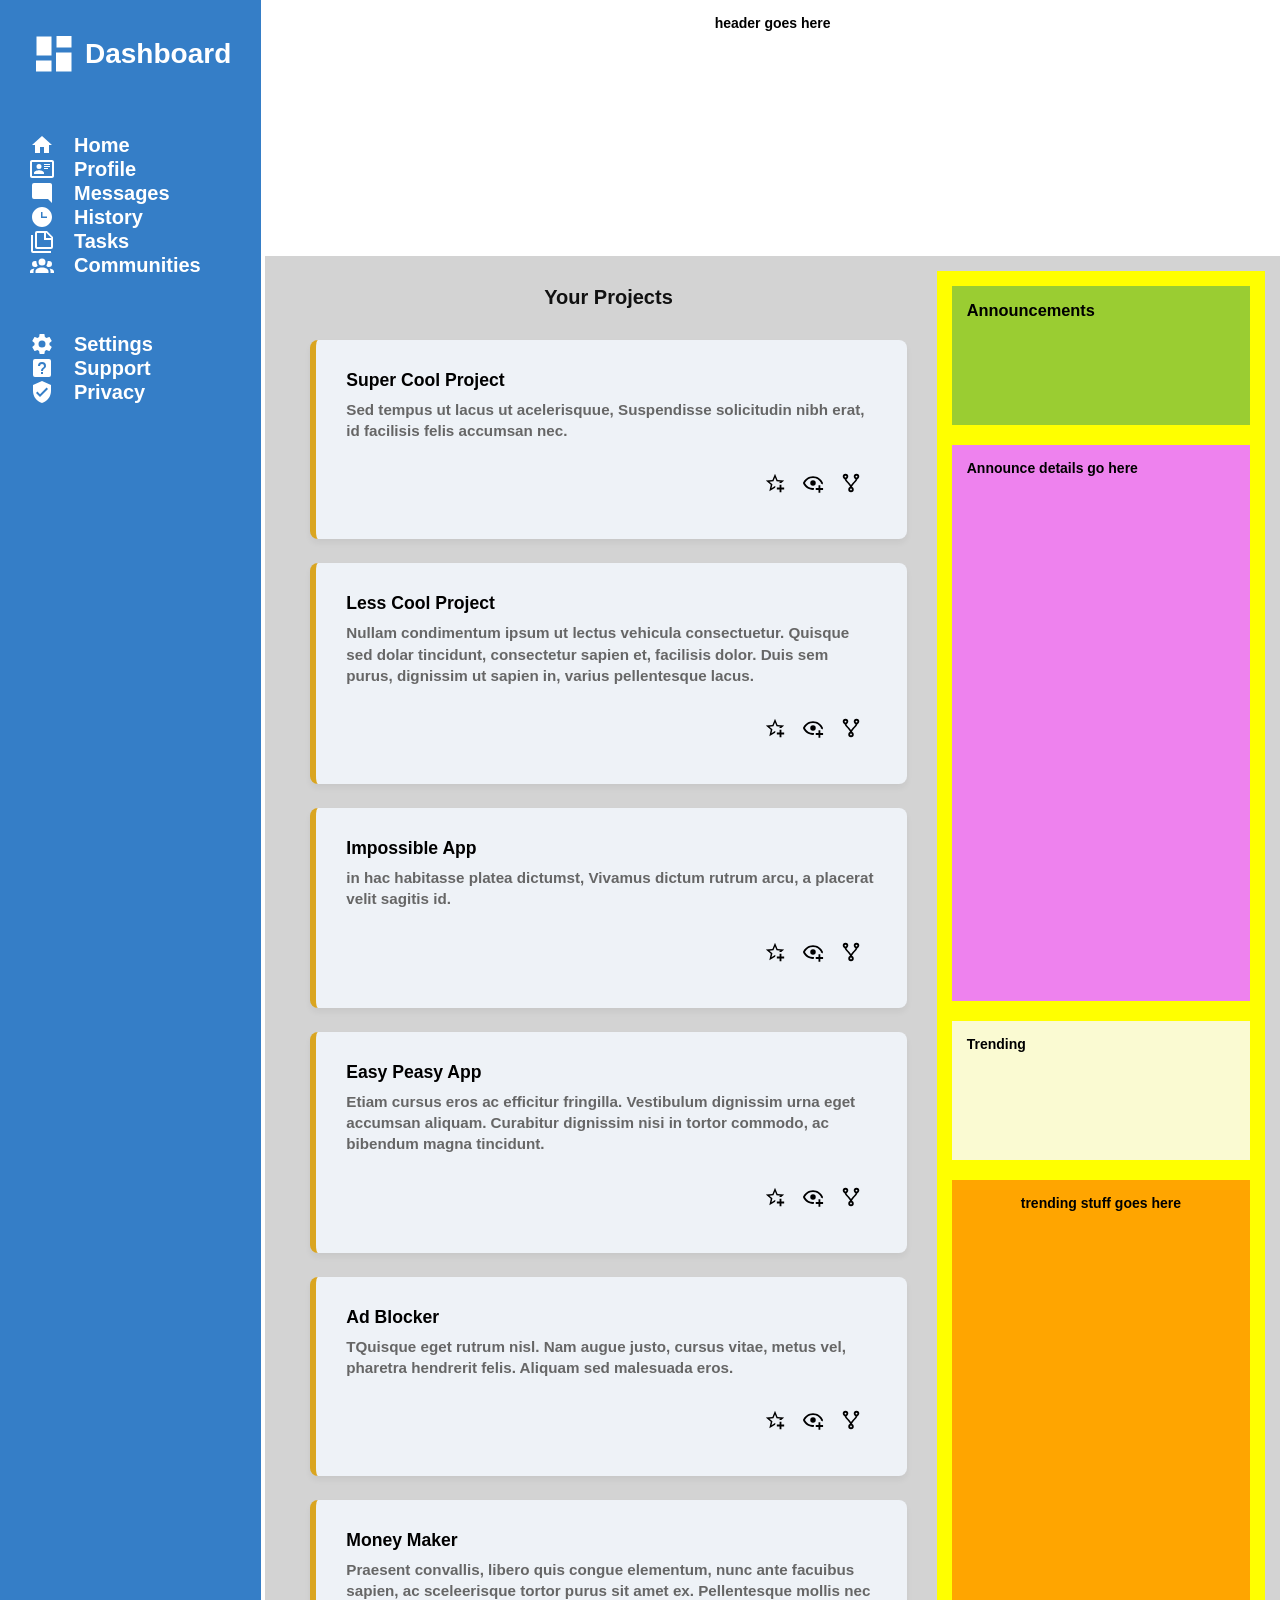
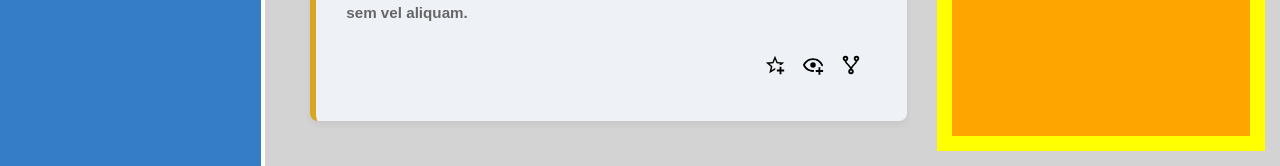
==== index2.html @ e1238cd7 "Built out the Project Card Section and Sidebar section" ====
<!DOCTYPE html>
<html lang="en">

<head>
    <meta charset="UTF-8">
    <meta name="viewport" content="width=device-width, initial-scale=1.0">
    <title>Admin Dashboard - Second Attempt</title>
    <link rel="stylesheet" href="style2.css">
</head>

<body>
    <div class="container">
        <div class="sidebar">
            <div class="sidebar-head">
                <svg class="display-icon" viewBox="0 0 24 24">
                    <path d="M13,3V9H21V3M13,21H21V11H13M3,21H11V15H3M3,13H11V3H3V13Z">
                </svg>
                <span>Dashboard</span>
            </div>

            <div class="sidebar-section1">
                <a href="#" class="icon-link">
                    <svg class="icon" viewBox=" 0 0 24 24" width="24" height="24" fill="currentColor">
                        <path d="M10,20V14H14V20H19V12H22L12,3L2,12H5V20H10Z" />
                    </svg>
                    <span>Home</span>
                </a>

                <a href="#" class="icon-link">
                    <svg class="icon" viewBox="0 0 24 24" width="24" height="24" fill="currentColor">
                        <path
                            d="M22,3H2C0.91,3.04 0.04,3.91 0,5V19C0.04,20.09 0.91,20.96 2,21H22C23.09,20.96 23.96,20.09 24,19V5C23.96,3.91 23.09,3.04 22,3M22,19H2V5H22V19M14,17V15.75C14,14.09 10.66,13.25 9,13.25C7.34,13.25 4,14.09 4,15.75V17H14M9,7A2.5,2.5 0 0,0 6.5,9.5A2.5,2.5 0 0,0 9,12A2.5,2.5 0 0,0 11.5,9.5A2.5,2.5 0 0,0 9,7M14,7V8H20V7H14M14,9V10H20V9H14M14,11V12H18V11H14" />
                    </svg>
                    <span>Profile</span>
                </a>

                <a href="#" class="icon-link">
                    <svg class="icon-link" viewBox="0 0 24 24" width="24" height="24" fill="currentColor">
                        <path d="M22,4C22,2.89 21.1,2 20,2H4A2,2 0 0,0 2,4V16A2,2 0 0,0 4,18H18L22,22V4Z" />
                    </svg>
                    <span>Messages</span>
                </a>

                <a href="#" class="icon-link">
                    <svg class="icon-link" viewBox="0 0 24 24" width="24" height="24" fill="currentColor">
                        <path
                            d="M12 2C6.5 2 2 6.5 2 12C2 17.5 6.5 22 12 22C17.5 22 22 17.5 22 12S17.5 2 12 2M17 13H11V7H12.5V11.5H17V13Z" />
                    </svg>
                    <span>History</span>
                </a>

                <a href="#" class="icon-link">
                    <svg class="icon-link" viewBox="0 0 24 24" width="24" height="24" fill="currentColor">
                        <path
                            d="M3,6V22H21V24H3A2,2 0 0,1 1,22V6H3M16,9H21.5L16,3.5V9M7,2H17L23,8V18A2,2 0 0,1 21,20H7C5.89,20 5,19.1 5,18V4A2,2 0 0,1 7,2M7,4V18H21V11H14V4H7Z" />
                    </svg>
                    <span>Tasks</span>
                </a>

                <a href="#" class="icon-link">
                    <svg class="icon-link" viewBox="0 0 24 24" width="24" height="24" fill="currentColor">
                        <path
                            d="M12,5.5A3.5,3.5 0 0,1 15.5,9A3.5,3.5 0 0,1 12,12.5A3.5,3.5 0 0,1 8.5,9A3.5,3.5 0 0,1 12,5.5M5,8C5.56,8 6.08,8.15 6.53,8.42C6.38,9.85 6.8,11.27 7.66,12.38C7.16,13.34 6.16,14 5,14A3,3 0 0,1 2,11A3,3 0 0,1 5,8M19,8A3,3 0 0,1 22,11A3,3 0 0,1 19,14C17.84,14 16.84,13.34 16.34,12.38C17.2,11.27 17.62,9.85 17.47,8.42C17.92,8.15 18.44,8 19,8M5.5,18.25C5.5,16.18 8.41,14.5 12,14.5C15.59,14.5 18.5,16.18 18.5,18.25V20H5.5V18.25M0,20V18.5C0,17.11 1.89,15.94 4.45,15.6C3.86,16.28 3.5,17.22 3.5,18.25V20H0M24,20H20.5V18.25C20.5,17.22 20.14,16.28 19.55,15.6C22.11,15.94 24,17.11 24,18.5V20Z" />
                    </svg>
                    <span>Communities</span>
                </a>
            </div>

            <div class="sidebar-section2">
                <a href="#" class="icon-link">
                    <svg class="icon-link" viewBox="0 0 24 24" width="24" height="24" fill="currentColor">
                        <path
                            d="M12,15.5A3.5,3.5 0 0,1 8.5,12A3.5,3.5 0 0,1 12,8.5A3.5,3.5 0 0,1 15.5,12A3.5,3.5 0 0,1 12,15.5M19.43,12.97C19.47,12.65 19.5,12.33 19.5,12C19.5,11.67 19.47,11.34 19.43,11L21.54,9.37C21.73,9.22 21.78,8.95 21.66,8.73L19.66,5.27C19.54,5.05 19.27,4.96 19.05,5.05L16.56,6.05C16.04,5.66 15.5,5.32 14.87,5.07L14.5,2.42C14.46,2.18 14.25,2 14,2H10C9.75,2 9.54,2.18 9.5,2.42L9.13,5.07C8.5,5.32 7.96,5.66 7.44,6.05L4.95,5.05C4.73,4.96 4.46,5.05 4.34,5.27L2.34,8.73C2.21,8.95 2.27,9.22 2.46,9.37L4.57,11C4.53,11.34 4.5,11.67 4.5,12C4.5,12.33 4.53,12.65 4.57,12.97L2.46,14.63C2.27,14.78 2.21,15.05 2.34,15.27L4.34,18.73C4.46,18.95 4.73,19.03 4.95,18.95L7.44,17.94C7.96,18.34 8.5,18.68 9.13,18.93L9.5,21.58C9.54,21.82 9.75,22 10,22H14C14.25,22 14.46,21.82 14.5,21.58L14.87,18.93C15.5,18.67 16.04,18.34 16.56,17.94L19.05,18.95C19.27,19.03 19.54,18.95 19.66,18.73L21.66,15.27C21.78,15.05 21.73,14.78 21.54,14.63L19.43,12.97Z" />
                    </svg>
                    <span>Settings</span>
                </a>

                <a href="#" class="icon-link">
                    <svg class="icon-link" viewBox="0 0 24 24" width="24" height="24" fill="currentColor">
                        <path
                            d="M11,18H13V16H11V18M12,6A4,4 0 0,0 8,10H10A2,2 0 0,1 12,8A2,2 0 0,1 14,10C14,12 11,11.75 11,15H13C13,12.75 16,12.5 16,10A4,4 0 0,0 12,6M5,3H19A2,2 0 0,1 21,5V19A2,2 0 0,1 19,21H5A2,2 0 0,1 3,19V5A2,2 0 0,1 5,3Z" />
                    </svg>
                    <span>Support</span>
                </a>

                <a href="#" class="icon-link">
                    <svg class="icon-link" viewBox="0 0 24 24" width="24" height="24" fill="currentColor">
                        <path
                            d="M10,17L6,13L7.41,11.59L10,14.17L16.59,7.58L18,9M12,1L3,5V11C3,16.55 6.84,21.74 12,23C17.16,21.74 21,16.55 21,11V5L12,1Z" />
                    </svg>
                    <span>Privacy</span>
                </a>
            </div>
        </div>

        <div class="header">
            <span>header goes here</span>
        </div>

        <div class="main-content">
            <div class="projects-section">
                <h2>Your Projects</h2>

                <div class="project-card-container">
                    <!-- Card 1 -->
                    <div class="project-card">
                        <div class="project-card-content">
                            <h3>Super Cool Project</h3>
                            <p>Sed tempus ut lacus ut acelerisquue, Suspendisse solicitudin nibh erat, id facilisis
                                felis accumsan nec.</p>
                            <div class="project-card-actions">
                                <!-- buttons/icons to display (star-plus-outline, eye-plus-outline, source-fork) -->
                                <button class="project-card-action-button" aria-label="Star-Plus">
                                    <svg viewBox="0 0 24 24" fill="currentColor">
                                        <path
                                            d="M5.8 21L7.4 14L2 9.2L9.2 8.6L12 2L14.8 8.6L22 9.2L18.8 12H18C17.3 12 16.6 12.1 15.9 12.4L18.1 10.5L13.7 10.1L12 6.1L10.3 10.1L5.9 10.5L9.2 13.4L8.2 17.7L12 15.4L12.5 15.7C12.3 16.2 12.1 16.8 12.1 17.3L5.8 21M17 14V17H14V19H17V22H19V19H22V17H19V14H17Z" />
                                    </svg>
                                </button>

                                <button class="project-card-action-button" aria-label="Eye-Plus">
                                    <svg viewBox="0 0 24 24" fill="currentColor">
                                        <path
                                            d="M12,4.5C7,4.5 2.73,7.61 1,12C2.73,16.39 7,19.5 12,19.5C12.36,19.5 12.72,19.5 13.08,19.45C13.03,19.13 13,18.82 13,18.5C13,18.14 13.04,17.78 13.1,17.42C12.74,17.46 12.37,17.5 12,17.5C8.24,17.5 4.83,15.36 3.18,12C4.83,8.64 8.24,6.5 12,6.5C15.76,6.5 19.17,8.64 20.82,12C20.7,12.24 20.56,12.45 20.43,12.68C21.09,12.84 21.72,13.11 22.29,13.5C22.56,13 22.8,12.5 23,12C21.27,7.61 17,4.5 12,4.5M12,9A3,3 0 0,0 9,12A3,3 0 0,0 12,15A3,3 0 0,0 15,12A3,3 0 0,0 12,9M18,14.5V17.5H15V19.5H18V22.5H20V19.5H23V17.5H20V14.5H18Z" />
                                    </svg>
                                </button>

                                <button class="project-card-action-button" aria-label="Source-Fork">
                                    <svg viewBox="0 0 24 24" fill="currentColor">
                                        <path
                                            d="M6,2A3,3 0 0,1 9,5C9,6.28 8.19,7.38 7.06,7.81C7.15,8.27 7.39,8.83 8,9.63C9,10.92 11,12.83 12,14.17C13,12.83 15,10.92 16,9.63C16.61,8.83 16.85,8.27 16.94,7.81C15.81,7.38 15,6.28 15,5A3,3 0 0,1 18,2A3,3 0 0,1 21,5C21,6.32 20.14,7.45 18.95,7.85C18.87,8.37 18.64,9 18,9.83C17,11.17 15,13.08 14,14.38C13.39,15.17 13.15,15.73 13.06,16.19C14.19,16.62 15,17.72 15,19A3,3 0 0,1 12,22A3,3 0 0,1 9,19C9,17.72 9.81,16.62 10.94,16.19C10.85,15.73 10.61,15.17 10,14.38C9,13.08 7,11.17 6,9.83C5.36,9 5.13,8.37 5.05,7.85C3.86,7.45 3,6.32 3,5A3,3 0 0,1 6,2M6,4A1,1 0 0,0 5,5A1,1 0 0,0 6,6A1,1 0 0,0 7,5A1,1 0 0,0 6,4M18,4A1,1 0 0,0 17,5A1,1 0 0,0 18,6A1,1 0 0,0 19,5A1,1 0 0,0 18,4M12,18A1,1 0 0,0 11,19A1,1 0 0,0 12,20A1,1 0 0,0 13,19A1,1 0 0,0 12,18Z" />
                                    </svg>
                                </button>
                            </div>
                        </div>
                    </div>

                    <div class="project-card">
                        <div class="project-card-content">
                            <h3>Less Cool Project</h3>
                            <p>Nullam condimentum ipsum ut lectus vehicula consectuetur. Quisque sed dolar tincidunt,
                                consectetur sapien et, facilisis dolor. Duis sem purus, dignissim ut sapien in, varius
                                pellentesque lacus.</p>
                            <div class="project-card-actions">
                                <!-- buttons/icons to display (star-plus-outline, eye-plus-outline, source-fork) -->
                                <button class="project-card-action-button" aria-label="Star-Plus">
                                    <svg viewBox="0 0 24 24" fill="currentColor">
                                        <path
                                            d="M5.8 21L7.4 14L2 9.2L9.2 8.6L12 2L14.8 8.6L22 9.2L18.8 12H18C17.3 12 16.6 12.1 15.9 12.4L18.1 10.5L13.7 10.1L12 6.1L10.3 10.1L5.9 10.5L9.2 13.4L8.2 17.7L12 15.4L12.5 15.7C12.3 16.2 12.1 16.8 12.1 17.3L5.8 21M17 14V17H14V19H17V22H19V19H22V17H19V14H17Z" />
                                    </svg>
                                </button>

                                <button class="project-card-action-button" aria-label="Eye-Plus">
                                    <svg viewBox="0 0 24 24" fill="currentColor">
                                        <path
                                            d="M12,4.5C7,4.5 2.73,7.61 1,12C2.73,16.39 7,19.5 12,19.5C12.36,19.5 12.72,19.5 13.08,19.45C13.03,19.13 13,18.82 13,18.5C13,18.14 13.04,17.78 13.1,17.42C12.74,17.46 12.37,17.5 12,17.5C8.24,17.5 4.83,15.36 3.18,12C4.83,8.64 8.24,6.5 12,6.5C15.76,6.5 19.17,8.64 20.82,12C20.7,12.24 20.56,12.45 20.43,12.68C21.09,12.84 21.72,13.11 22.29,13.5C22.56,13 22.8,12.5 23,12C21.27,7.61 17,4.5 12,4.5M12,9A3,3 0 0,0 9,12A3,3 0 0,0 12,15A3,3 0 0,0 15,12A3,3 0 0,0 12,9M18,14.5V17.5H15V19.5H18V22.5H20V19.5H23V17.5H20V14.5H18Z" />
                                    </svg>
                                </button>

                                <button class="project-card-action-button" aria-label="Source-Fork">
                                    <svg viewBox="0 0 24 24" fill="currentColor">
                                        <path
                                            d="M6,2A3,3 0 0,1 9,5C9,6.28 8.19,7.38 7.06,7.81C7.15,8.27 7.39,8.83 8,9.63C9,10.92 11,12.83 12,14.17C13,12.83 15,10.92 16,9.63C16.61,8.83 16.85,8.27 16.94,7.81C15.81,7.38 15,6.28 15,5A3,3 0 0,1 18,2A3,3 0 0,1 21,5C21,6.32 20.14,7.45 18.95,7.85C18.87,8.37 18.64,9 18,9.83C17,11.17 15,13.08 14,14.38C13.39,15.17 13.15,15.73 13.06,16.19C14.19,16.62 15,17.72 15,19A3,3 0 0,1 12,22A3,3 0 0,1 9,19C9,17.72 9.81,16.62 10.94,16.19C10.85,15.73 10.61,15.17 10,14.38C9,13.08 7,11.17 6,9.83C5.36,9 5.13,8.37 5.05,7.85C3.86,7.45 3,6.32 3,5A3,3 0 0,1 6,2M6,4A1,1 0 0,0 5,5A1,1 0 0,0 6,6A1,1 0 0,0 7,5A1,1 0 0,0 6,4M18,4A1,1 0 0,0 17,5A1,1 0 0,0 18,6A1,1 0 0,0 19,5A1,1 0 0,0 18,4M12,18A1,1 0 0,0 11,19A1,1 0 0,0 12,20A1,1 0 0,0 13,19A1,1 0 0,0 12,18Z" />
                                    </svg>
                                </button>
                            </div>
                        </div>
                    </div>

                    <div class="project-card">
                        <div class="project-card-content">
                            <h3>Impossible App</h3>
                            <p>in hac habitasse platea dictumst, Vivamus dictum rutrum arcu, a placerat velit sagitis
                                id.</p>
                            <div class="project-card-actions">
                                <!-- buttons/icons to display (star-plus-outline, eye-plus-outline, source-fork) -->
                                <button class="project-card-action-button" aria-label="Star-Plus">
                                    <svg viewBox="0 0 24 24" fill="currentColor">
                                        <path
                                            d="M5.8 21L7.4 14L2 9.2L9.2 8.6L12 2L14.8 8.6L22 9.2L18.8 12H18C17.3 12 16.6 12.1 15.9 12.4L18.1 10.5L13.7 10.1L12 6.1L10.3 10.1L5.9 10.5L9.2 13.4L8.2 17.7L12 15.4L12.5 15.7C12.3 16.2 12.1 16.8 12.1 17.3L5.8 21M17 14V17H14V19H17V22H19V19H22V17H19V14H17Z" />
                                    </svg>
                                </button>

                                <button class="project-card-action-button" aria-label="Eye-Plus">
                                    <svg viewBox="0 0 24 24" fill="currentColor">
                                        <path
                                            d="M12,4.5C7,4.5 2.73,7.61 1,12C2.73,16.39 7,19.5 12,19.5C12.36,19.5 12.72,19.5 13.08,19.45C13.03,19.13 13,18.82 13,18.5C13,18.14 13.04,17.78 13.1,17.42C12.74,17.46 12.37,17.5 12,17.5C8.24,17.5 4.83,15.36 3.18,12C4.83,8.64 8.24,6.5 12,6.5C15.76,6.5 19.17,8.64 20.82,12C20.7,12.24 20.56,12.45 20.43,12.68C21.09,12.84 21.72,13.11 22.29,13.5C22.56,13 22.8,12.5 23,12C21.27,7.61 17,4.5 12,4.5M12,9A3,3 0 0,0 9,12A3,3 0 0,0 12,15A3,3 0 0,0 15,12A3,3 0 0,0 12,9M18,14.5V17.5H15V19.5H18V22.5H20V19.5H23V17.5H20V14.5H18Z" />
                                    </svg>
                                </button>

                                <button class="project-card-action-button" aria-label="Source-Fork">
                                    <svg viewBox="0 0 24 24" fill="currentColor">
                                        <path
                                            d="M6,2A3,3 0 0,1 9,5C9,6.28 8.19,7.38 7.06,7.81C7.15,8.27 7.39,8.83 8,9.63C9,10.92 11,12.83 12,14.17C13,12.83 15,10.92 16,9.63C16.61,8.83 16.85,8.27 16.94,7.81C15.81,7.38 15,6.28 15,5A3,3 0 0,1 18,2A3,3 0 0,1 21,5C21,6.32 20.14,7.45 18.95,7.85C18.87,8.37 18.64,9 18,9.83C17,11.17 15,13.08 14,14.38C13.39,15.17 13.15,15.73 13.06,16.19C14.19,16.62 15,17.72 15,19A3,3 0 0,1 12,22A3,3 0 0,1 9,19C9,17.72 9.81,16.62 10.94,16.19C10.85,15.73 10.61,15.17 10,14.38C9,13.08 7,11.17 6,9.83C5.36,9 5.13,8.37 5.05,7.85C3.86,7.45 3,6.32 3,5A3,3 0 0,1 6,2M6,4A1,1 0 0,0 5,5A1,1 0 0,0 6,6A1,1 0 0,0 7,5A1,1 0 0,0 6,4M18,4A1,1 0 0,0 17,5A1,1 0 0,0 18,6A1,1 0 0,0 19,5A1,1 0 0,0 18,4M12,18A1,1 0 0,0 11,19A1,1 0 0,0 12,20A1,1 0 0,0 13,19A1,1 0 0,0 12,18Z" />
                                    </svg>
                                </button>
                            </div>
                        </div>
                    </div>

                    <div class="project-card">
                        <div class="project-card-content">
                            <h3>Easy Peasy App</h3>
                            <p>Etiam cursus eros ac efficitur fringilla. Vestibulum dignissim urna eget accumsan
                                aliquam. Curabitur dignissim nisi in tortor commodo, ac bibendum magna tincidunt.</p>
                            <div class="project-card-actions">
                                <!-- buttons/icons to display (star-plus-outline, eye-plus-outline, source-fork) -->
                                <button class="project-card-action-button" aria-label="Star-Plus">
                                    <svg viewBox="0 0 24 24" fill="currentColor">
                                        <path
                                            d="M5.8 21L7.4 14L2 9.2L9.2 8.6L12 2L14.8 8.6L22 9.2L18.8 12H18C17.3 12 16.6 12.1 15.9 12.4L18.1 10.5L13.7 10.1L12 6.1L10.3 10.1L5.9 10.5L9.2 13.4L8.2 17.7L12 15.4L12.5 15.7C12.3 16.2 12.1 16.8 12.1 17.3L5.8 21M17 14V17H14V19H17V22H19V19H22V17H19V14H17Z" />
                                    </svg>
                                </button>

                                <button class="project-card-action-button" aria-label="Eye-Plus">
                                    <svg viewBox="0 0 24 24" fill="currentColor">
                                        <path
                                            d="M12,4.5C7,4.5 2.73,7.61 1,12C2.73,16.39 7,19.5 12,19.5C12.36,19.5 12.72,19.5 13.08,19.45C13.03,19.13 13,18.82 13,18.5C13,18.14 13.04,17.78 13.1,17.42C12.74,17.46 12.37,17.5 12,17.5C8.24,17.5 4.83,15.36 3.18,12C4.83,8.64 8.24,6.5 12,6.5C15.76,6.5 19.17,8.64 20.82,12C20.7,12.24 20.56,12.45 20.43,12.68C21.09,12.84 21.72,13.11 22.29,13.5C22.56,13 22.8,12.5 23,12C21.27,7.61 17,4.5 12,4.5M12,9A3,3 0 0,0 9,12A3,3 0 0,0 12,15A3,3 0 0,0 15,12A3,3 0 0,0 12,9M18,14.5V17.5H15V19.5H18V22.5H20V19.5H23V17.5H20V14.5H18Z" />
                                    </svg>
                                </button>

                                <button class="project-card-action-button" aria-label="Source-Fork">
                                    <svg viewBox="0 0 24 24" fill="currentColor">
                                        <path
                                            d="M6,2A3,3 0 0,1 9,5C9,6.28 8.19,7.38 7.06,7.81C7.15,8.27 7.39,8.83 8,9.63C9,10.92 11,12.83 12,14.17C13,12.83 15,10.92 16,9.63C16.61,8.83 16.85,8.27 16.94,7.81C15.81,7.38 15,6.28 15,5A3,3 0 0,1 18,2A3,3 0 0,1 21,5C21,6.32 20.14,7.45 18.95,7.85C18.87,8.37 18.64,9 18,9.83C17,11.17 15,13.08 14,14.38C13.39,15.17 13.15,15.73 13.06,16.19C14.19,16.62 15,17.72 15,19A3,3 0 0,1 12,22A3,3 0 0,1 9,19C9,17.72 9.81,16.62 10.94,16.19C10.85,15.73 10.61,15.17 10,14.38C9,13.08 7,11.17 6,9.83C5.36,9 5.13,8.37 5.05,7.85C3.86,7.45 3,6.32 3,5A3,3 0 0,1 6,2M6,4A1,1 0 0,0 5,5A1,1 0 0,0 6,6A1,1 0 0,0 7,5A1,1 0 0,0 6,4M18,4A1,1 0 0,0 17,5A1,1 0 0,0 18,6A1,1 0 0,0 19,5A1,1 0 0,0 18,4M12,18A1,1 0 0,0 11,19A1,1 0 0,0 12,20A1,1 0 0,0 13,19A1,1 0 0,0 12,18Z" />
                                    </svg>
                                </button>
                            </div>
                        </div>
                    </div>

                    <div class="project-card">
                        <div class="project-card-content">
                            <h3>Ad Blocker</h3>
                            <p>TQuisque eget rutrum nisl. Nam augue justo, cursus vitae, metus vel, pharetra hendrerit
                                felis. Aliquam sed malesuada eros.</p>
                            <div class="project-card-actions">
                                <!-- buttons/icons to display (star-plus-outline, eye-plus-outline, source-fork) -->
                                <button class="project-card-action-button" aria-label="Star-Plus">
                                    <svg viewBox="0 0 24 24" fill="currentColor">
                                        <path
                                            d="M5.8 21L7.4 14L2 9.2L9.2 8.6L12 2L14.8 8.6L22 9.2L18.8 12H18C17.3 12 16.6 12.1 15.9 12.4L18.1 10.5L13.7 10.1L12 6.1L10.3 10.1L5.9 10.5L9.2 13.4L8.2 17.7L12 15.4L12.5 15.7C12.3 16.2 12.1 16.8 12.1 17.3L5.8 21M17 14V17H14V19H17V22H19V19H22V17H19V14H17Z" />
                                    </svg>
                                </button>

                                <button class="project-card-action-button" aria-label="Eye-Plus">
                                    <svg viewBox="0 0 24 24" fill="currentColor">
                                        <path
                                            d="M12,4.5C7,4.5 2.73,7.61 1,12C2.73,16.39 7,19.5 12,19.5C12.36,19.5 12.72,19.5 13.08,19.45C13.03,19.13 13,18.82 13,18.5C13,18.14 13.04,17.78 13.1,17.42C12.74,17.46 12.37,17.5 12,17.5C8.24,17.5 4.83,15.36 3.18,12C4.83,8.64 8.24,6.5 12,6.5C15.76,6.5 19.17,8.64 20.82,12C20.7,12.24 20.56,12.45 20.43,12.68C21.09,12.84 21.72,13.11 22.29,13.5C22.56,13 22.8,12.5 23,12C21.27,7.61 17,4.5 12,4.5M12,9A3,3 0 0,0 9,12A3,3 0 0,0 12,15A3,3 0 0,0 15,12A3,3 0 0,0 12,9M18,14.5V17.5H15V19.5H18V22.5H20V19.5H23V17.5H20V14.5H18Z" />
                                    </svg>
                                </button>

                                <button class="project-card-action-button" aria-label="Source-Fork">
                                    <svg viewBox="0 0 24 24" fill="currentColor">
                                        <path
                                            d="M6,2A3,3 0 0,1 9,5C9,6.28 8.19,7.38 7.06,7.81C7.15,8.27 7.39,8.83 8,9.63C9,10.92 11,12.83 12,14.17C13,12.83 15,10.92 16,9.63C16.61,8.83 16.85,8.27 16.94,7.81C15.81,7.38 15,6.28 15,5A3,3 0 0,1 18,2A3,3 0 0,1 21,5C21,6.32 20.14,7.45 18.95,7.85C18.87,8.37 18.64,9 18,9.83C17,11.17 15,13.08 14,14.38C13.39,15.17 13.15,15.73 13.06,16.19C14.19,16.62 15,17.72 15,19A3,3 0 0,1 12,22A3,3 0 0,1 9,19C9,17.72 9.81,16.62 10.94,16.19C10.85,15.73 10.61,15.17 10,14.38C9,13.08 7,11.17 6,9.83C5.36,9 5.13,8.37 5.05,7.85C3.86,7.45 3,6.32 3,5A3,3 0 0,1 6,2M6,4A1,1 0 0,0 5,5A1,1 0 0,0 6,6A1,1 0 0,0 7,5A1,1 0 0,0 6,4M18,4A1,1 0 0,0 17,5A1,1 0 0,0 18,6A1,1 0 0,0 19,5A1,1 0 0,0 18,4M12,18A1,1 0 0,0 11,19A1,1 0 0,0 12,20A1,1 0 0,0 13,19A1,1 0 0,0 12,18Z" />
                                    </svg>
                                </button>
                            </div>
                        </div>
                    </div>

                    <div class="project-card">
                        <div class="project-card-content">
                            <h3>Money Maker</h3>
                            <p>Praesent convallis, libero quis congue elementum, nunc ante facuibus sapien, ac
                                sceleerisque tortor purus sit amet ex. Pellentesque mollis nec sem vel aliquam.</p>
                            <div class="project-card-actions">
                                <!-- buttons/icons to display (star-plus-outline, eye-plus-outline, source-fork) -->
                                <button class="project-card-action-button" aria-label="Star-Plus">
                                    <svg viewBox="0 0 24 24" fill="currentColor">
                                        <path
                                            d="M5.8 21L7.4 14L2 9.2L9.2 8.6L12 2L14.8 8.6L22 9.2L18.8 12H18C17.3 12 16.6 12.1 15.9 12.4L18.1 10.5L13.7 10.1L12 6.1L10.3 10.1L5.9 10.5L9.2 13.4L8.2 17.7L12 15.4L12.5 15.7C12.3 16.2 12.1 16.8 12.1 17.3L5.8 21M17 14V17H14V19H17V22H19V19H22V17H19V14H17Z" />
                                    </svg>
                                </button>

                                <button class="project-card-action-button" aria-label="Eye-Plus">
                                    <svg viewBox="0 0 24 24" fill="currentColor">
                                        <path
                                            d="M12,4.5C7,4.5 2.73,7.61 1,12C2.73,16.39 7,19.5 12,19.5C12.36,19.5 12.72,19.5 13.08,19.45C13.03,19.13 13,18.82 13,18.5C13,18.14 13.04,17.78 13.1,17.42C12.74,17.46 12.37,17.5 12,17.5C8.24,17.5 4.83,15.36 3.18,12C4.83,8.64 8.24,6.5 12,6.5C15.76,6.5 19.17,8.64 20.82,12C20.7,12.24 20.56,12.45 20.43,12.68C21.09,12.84 21.72,13.11 22.29,13.5C22.56,13 22.8,12.5 23,12C21.27,7.61 17,4.5 12,4.5M12,9A3,3 0 0,0 9,12A3,3 0 0,0 12,15A3,3 0 0,0 15,12A3,3 0 0,0 12,9M18,14.5V17.5H15V19.5H18V22.5H20V19.5H23V17.5H20V14.5H18Z" />
                                    </svg>
                                </button>

                                <button class="project-card-action-button" aria-label="Source-Fork">
                                    <svg viewBox="0 0 24 24" fill="currentColor">
                                        <path
                                            d="M6,2A3,3 0 0,1 9,5C9,6.28 8.19,7.38 7.06,7.81C7.15,8.27 7.39,8.83 8,9.63C9,10.92 11,12.83 12,14.17C13,12.83 15,10.92 16,9.63C16.61,8.83 16.85,8.27 16.94,7.81C15.81,7.38 15,6.28 15,5A3,3 0 0,1 18,2A3,3 0 0,1 21,5C21,6.32 20.14,7.45 18.95,7.85C18.87,8.37 18.64,9 18,9.83C17,11.17 15,13.08 14,14.38C13.39,15.17 13.15,15.73 13.06,16.19C14.19,16.62 15,17.72 15,19A3,3 0 0,1 12,22A3,3 0 0,1 9,19C9,17.72 9.81,16.62 10.94,16.19C10.85,15.73 10.61,15.17 10,14.38C9,13.08 7,11.17 6,9.83C5.36,9 5.13,8.37 5.05,7.85C3.86,7.45 3,6.32 3,5A3,3 0 0,1 6,2M6,4A1,1 0 0,0 5,5A1,1 0 0,0 6,6A1,1 0 0,0 7,5A1,1 0 0,0 6,4M18,4A1,1 0 0,0 17,5A1,1 0 0,0 18,6A1,1 0 0,0 19,5A1,1 0 0,0 18,4M12,18A1,1 0 0,0 11,19A1,1 0 0,0 12,20A1,1 0 0,0 13,19A1,1 0 0,0 12,18Z" />
                                    </svg>
                                </button>
                            </div>
                        </div>
                    </div>
                </div>
            </div>
            <div class="announcements">

                <div class="announce-header">
                    <h3>Announcements</h3>
                </div>

                <div class="announce-details">
                    <span>Announce details go here</span>
                </div>

                <div class="trending-header">
                    <span>Trending</span>
                </div>

                <div class="trending-details">
                    <span>trending stuff goes here</span>
                </div>
            </div>

        </div>

    </div>
</body>

</html>
---- style2.css ----
* {
    margin: 0;
    padding: 0;
}

.container {
    text-align: center;
    display: grid;
    grid-template-columns: 1fr 6fr;
    grid-template-rows: 1fr 6fr;
    gap: 4px;
    grid-template-areas:
        "sidebar header"
        "sidebar main-content";
}

.container div {
    padding: 15px;
    font-size: 14px;
    font-family: Helvetica;
    font-weight: bold;
}

.sidebar {
    background-color: #357EC7;
    color: white;
    text-align: left;
    grid-area: sidebar;
    display: grid;
    row-gap: 25px;
    align-content: start;
    grid-template-columns: 1fr;
    grid-template-areas:
        "sidebar-head"
        "sidebar-section1"
        "sidebar-section2";
}

.icon-link {
    display: grid;
    grid-template-columns: auto 1fr;
    align-items: center;
    gap: 20px;
    text-decoration: none;
    color: #ffffff;
    font-size: 20px;
}

.icon-link:hover {
    text-decoration: underline;
}

.sidebar-head {
    grid-area: sidebar-head;
    display: inline-flex;
    align-items: center;
    gap: 0.5em;
    color: white;
}

.sidebar-head span {
    font-size: 28px;
}

.display-icon {
    width: 48px;
    height: auto;
    stroke: #357EC7;
    stroke-width: 0.5px;
    stroke-linecap: round;
    stroke-linejoin: round;
    fill: white;
}

.sidebar-section1 {
    grid-area: sidebar-section1;
    display: grid;
    grid-template-columns: auto;
}

.sidebar-section2 {
    grid-area: sidebar-section2;
    display: grid;
    grid-template-columns: auto;
}

.header {
    background-color: white;
    grid-area: header;
    display: grid;
    grid-template-columns: 1fr;
    grid-template-rows: 1fr 3fr;
    /*    grid-template-areas:
        "header-row1"
        "header-row2"; */
}

.main-content {
    background-color: lightgray;
    grid-area: main-content;
    display: grid;
    grid-template-columns: 2fr 1fr;
    grid-template-areas:
        "projects announcements";
}

.projects-section {
    /* background-color: #357EC7; */
    font-family: sans-serif; 
    padding: 20px;
    grid-area: projects;
}

.projects-section h2 {
    font-size: 1.25rem;
    margin-bottom: 16px;
    color: #111;
    justify-self: start;
}

.project-card-container {
    /* background-color: gray; */
    display: grid;
    grid-template-columns: repeat(auto-fit, minmax(300px, 1fr));
    /* justify-content: start; */
    gap: 24px;
}

.project-card {
    background-color: #eef2f7;
    display: flex;
    flex-direction: row;
    align-items: stretch;
    justify-content: space-between;
    border-radius: 8px;
    box-shadow: 0 4px 6px rgba(0, 0, 0, 0.05);
    overflow: hidden;
    border-left: 6px solid goldenrod;
}

.project-card-content {
    grid-column: 2;
    padding-left: 16px;
    margin-left: 0;
    display: flex;
    flex-direction: column;
    align-items: flex-start;
    text-align: left;
    /* margin-bottom: 8px; */
}

.project-card-content h3 {
    margin: 0 0 8px 0;
    font-size: 1.1rem;
    color: #000;
}

.project-card-content p {
    margin: 0;
    font-size: 0.95rem;
    color: #666;
    line-height: 1.4;
    flex-grow: 1;
}

.project-card-actions {
    display: flex;
    justify-content: flex-end;
    gap: 16px;
    margin-top: 16px;
    margin-left: auto;
}

.project-card-action-button {
    background: none;
    border: none;
    cursor: pointer;
    padding: 0;
    display: flex;
    align-items: center;
    justify-content: center;
    color: #333333;
    transition: transform 0.1s ease, color 0.2s ease;
}

.project-card-action-button svg {
    color: black;
    width: 22px;
    height: 22px;
}

.project-card-action-button:hover {
    color: #e2b13c;
    transform: scale(1.05);
}

.announcements {
    background-color: yellow;
    grid-area: announcements;
    display: grid;
    grid-template-columns: 1fr;
    grid-template-rows: 0.5fr 2fr 0.5fr 2fr;
    gap: 20px;
    grid-template-areas:
        "announce-header"
        "announce-details"
        "trending-header"
        "trending"
}

.announce-header {
    grid-area: announce-header;
    display: grid;
    background-color: yellowgreen;
    justify-content: start;
}

.announce-details {
    grid-area: announce-details;
    display: grid;
    background-color: violet;
    justify-content: start;
}

.trending-header {
    grid-area: trending-header;
    display: grid;
    background-color: lightgoldenrodyellow;
    justify-content: start;
}

.trending-details {
    grid-area: trending;
    background-color: orange;
}
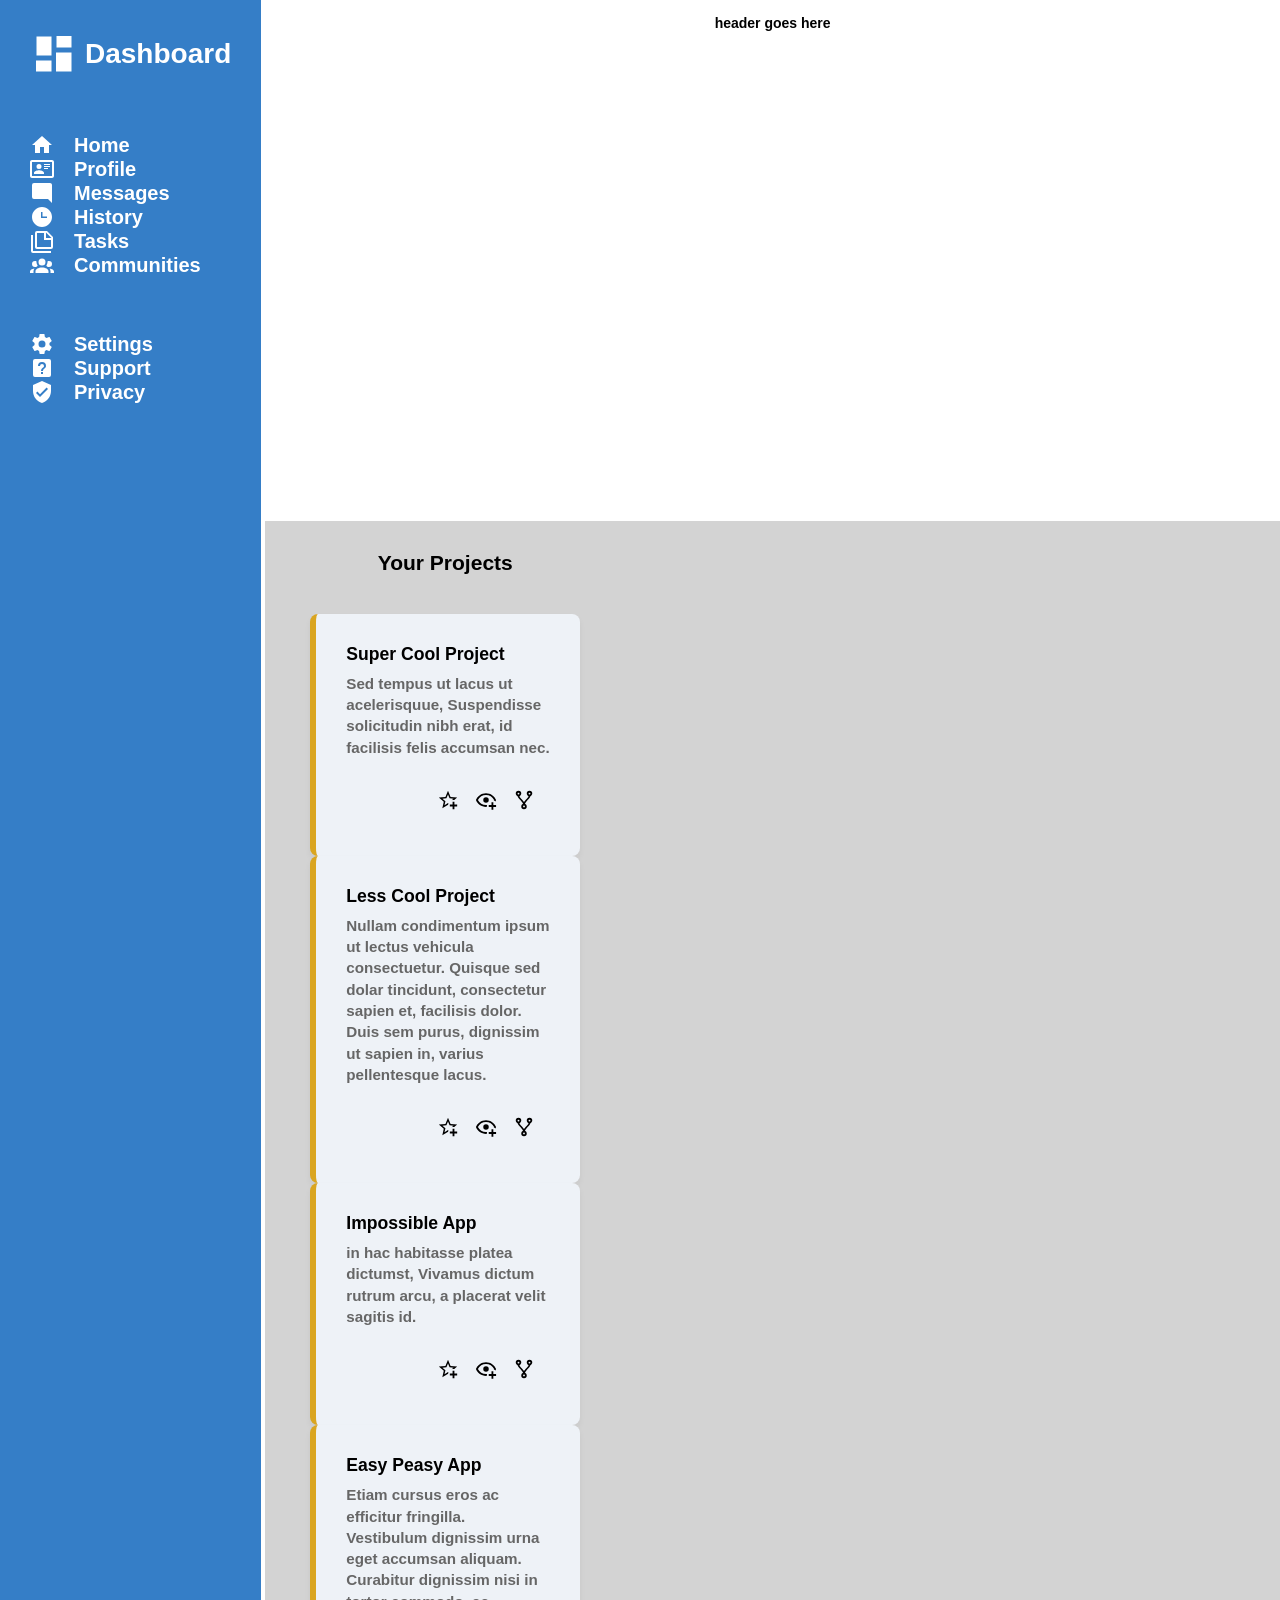
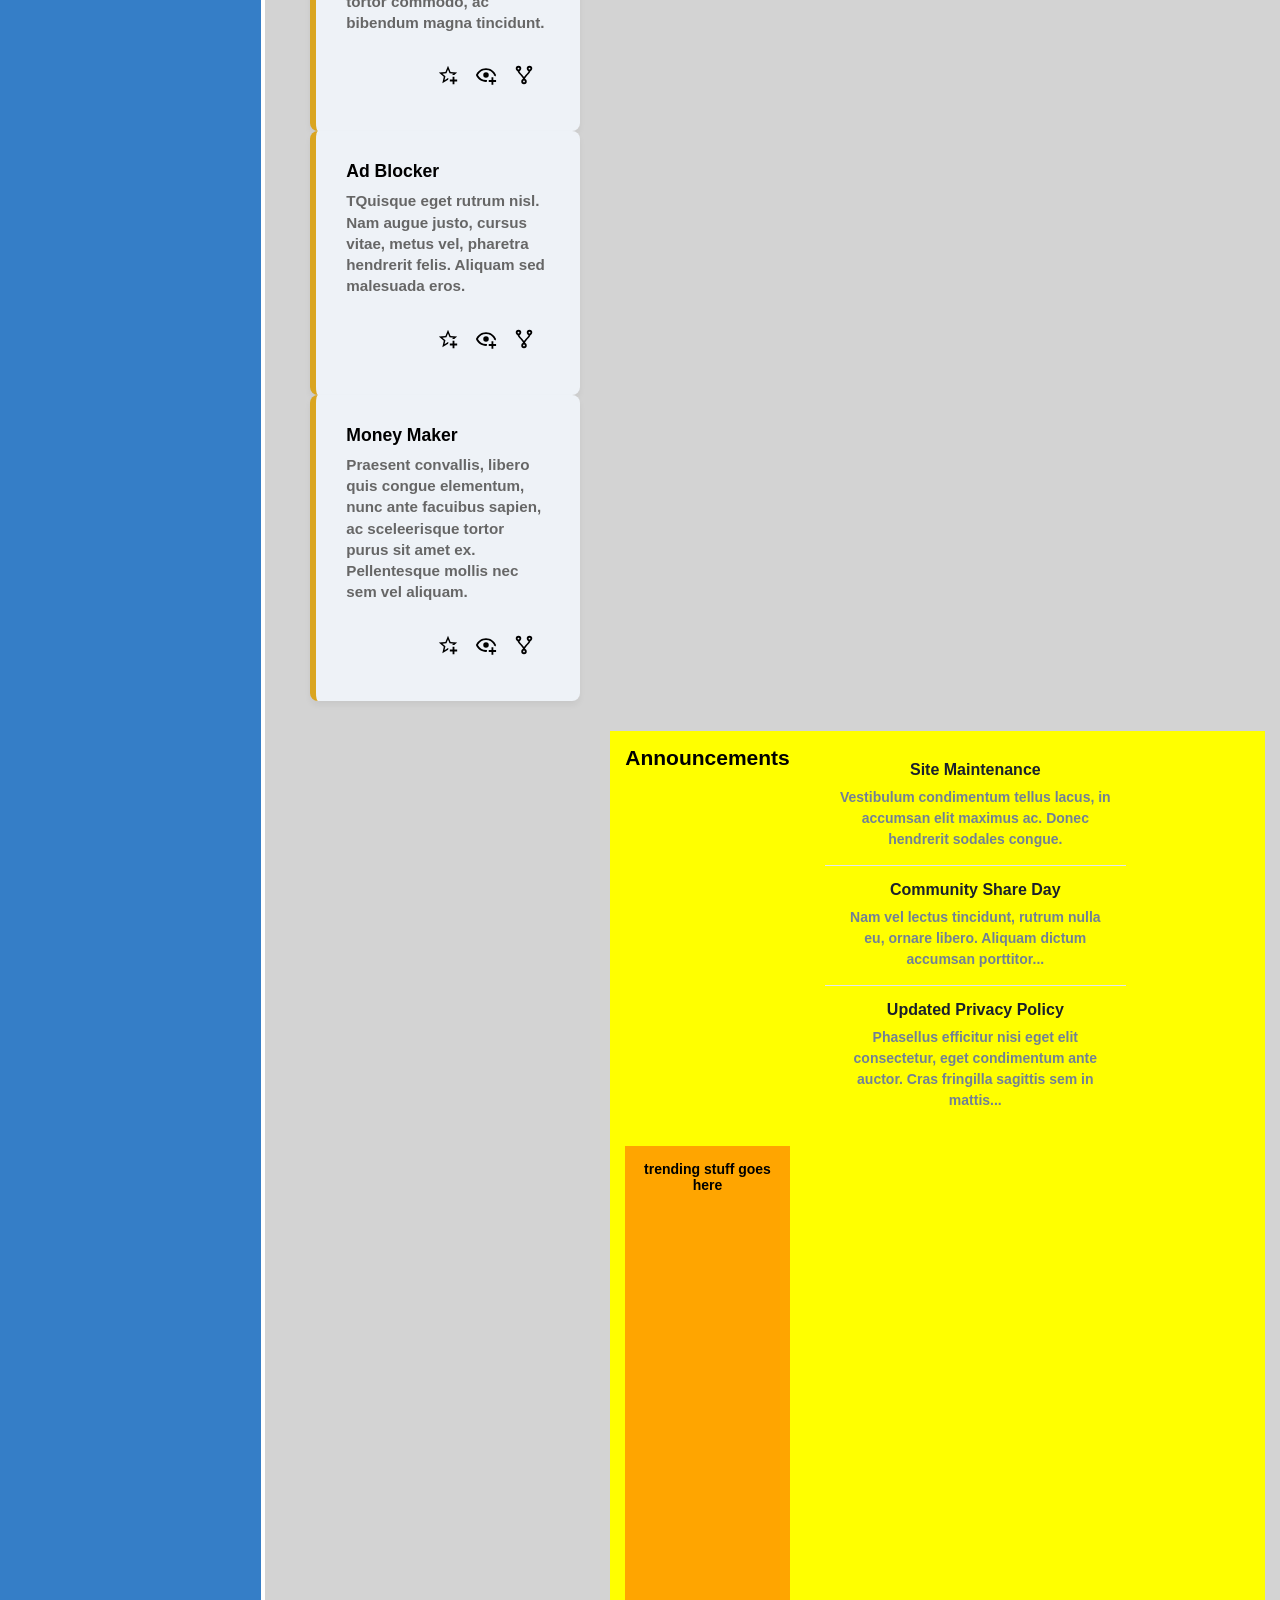
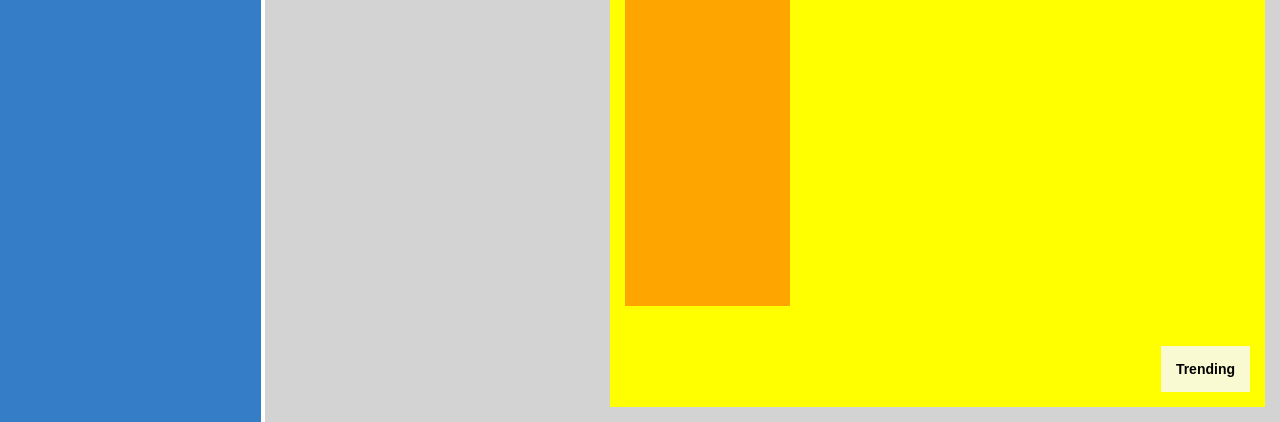
==== commit 09ae9389: "Playing around with different options for layouts with multiple versions" ====
--- a/index2.html
+++ b/index2.html
@@ -9,6 +9,7 @@
 </head>
 
 <body>
+
     <div class="container">
         <div class="sidebar">
             <div class="sidebar-head">
@@ -292,27 +293,40 @@
                 </div>
             </div>
             <div class="announcements">
-
-                <div class="announce-header">
-                    <h3>Announcements</h3>
-                </div>
-
-                <div class="announce-details">
-                    <span>Announce details go here</span>
+                <h2>Announcements</h2>
+                <div class="announcement-card">
+
+                    <div class="announcement-item">
+                        <h3>Site Maintenance</h3>
+                        <p>Vestibulum condimentum tellus lacus, in accumsan elit maximus ac. Donec hendrerit sodales
+                            congue.</p>
+                    </div>
+
+                    <div class="announcement-item">
+                        <h3>Community Share Day</h3>
+                        <p>Nam vel lectus tincidunt, rutrum nulla eu, ornare libero. Aliquam dictum accumsan
+                            porttitor...</p>
+                    </div>
+
+                    <div class="announcement-item">
+                        <h3>Updated Privacy Policy</h3>
+                        <p>Phasellus efficitur nisi eget elit consectetur, eget condimentum ante auctor. Cras fringilla
+                            sagittis sem in mattis...</p>
+                    </div>
+
                 </div>
 
                 <div class="trending-header">
                     <span>Trending</span>
                 </div>
 
-                <div class="trending-details">
+                <div class="trending-card">
                     <span>trending stuff goes here</span>
                 </div>
+
             </div>
 
         </div>
-
-    </div>
 </body>
 
 </html>
--- a/style2.css
+++ b/style2.css
@@ -99,24 +99,26 @@
     background-color: lightgray;
     grid-area: main-content;
     display: grid;
-    grid-template-columns: 2fr 1fr;
-    grid-template-areas:
-        "projects announcements";
-}
+    grid-template-columns: 3fr 1fr;
+    max-width: 1400px;
+ }
 
 .projects-section {
     /* background-color: #357EC7; */
-    font-family: sans-serif; 
-    padding: 20px;
-    grid-area: projects;
-}
-
+    display: grid;
+    grid-template-columns: repeat(auto-fit, minmax(300px, 1fr));
+    gap: 1.5rem;
+    /* font-family: sans-serif; */
+    /* padding: 20px; */
+}
+\/*
 .projects-section h2 {
     font-size: 1.25rem;
     margin-bottom: 16px;
     color: #111;
     justify-self: start;
 }
+*/
 
 .project-card-container {
     /* background-color: gray; */
@@ -199,28 +201,100 @@
     grid-area: announcements;
     display: grid;
     grid-template-columns: 1fr;
-    grid-template-rows: 0.5fr 2fr 0.5fr 2fr;
+    grid-template-rows: 0.5fr 2fr;
     gap: 20px;
     grid-template-areas:
-        "announce-header"
-        "announce-details"
-        "trending-header"
-        "trending"
-}
-
-.announce-header {
-    grid-area: announce-header;
-    display: grid;
-    background-color: yellowgreen;
-    justify-content: start;
-}
-
-.announce-details {
-    grid-area: announce-details;
-    display: grid;
-    background-color: violet;
-    justify-content: start;
-}
+        "announcements-card"
+        "trending-card"
+}
+
+/* Container card styling */
+.announcements-card {
+    background-color: #ffffff;
+    border-radius: 8px;
+    box-shadow: 0 4px 12px rgba(0, 0, 0, 0.05);
+    padding: 24px;
+    max-width: 400px;
+    font-family: sans-serif;
+}
+
+/* Individual list item layout */
+.announcement-item {
+    padding: 16px 0;
+
+    /* This adds the gray separator line under each item */
+    border-bottom: 1px solid #e2e8f0;
+}
+
+/* Adjust padding for the topmost item */
+.announcement-item:first-child {
+    padding-top: 0;
+}
+
+/* This removes the line from the very last item */
+.announcement-item:last-child {
+    border-bottom: none;
+    padding-bottom: 0;
+}
+
+/* Typography styles */
+.announcement-item h3 {
+    margin: 0 0 8px 0;
+    font-size: 1rem;
+    color: #1a202c;
+    font-weight: 600;
+}
+
+.announcement-item p {
+    margin: 0;
+    font-size: 0.875rem;
+    color: #718096;
+    line-height: 1.5;
+}
+
+/*
+.announcements-card-container {
+    background-color: #eef2f7;
+    display: flex;
+    flex-direction: row;
+    align-items: stretch;
+    justify-content: space-between;
+    border-radius: 8px;
+    box-shadow: 0 4px 6px rgba(0, 0, 0, 0.05);
+    overflow: hidden;
+    border-left: 6px solid goldenrod;
+}
+*/
+/*
+.announcement-card-content {
+    grid-column: 2;
+    padding-left: 16px;
+    margin-left: 0;
+    display: flex;
+    flex-direction: column;
+    align-items: flex-start;
+    text-align: left;
+    margin-bottom: 8px; 
+}
+*/
+
+/*
+.announcement-card-content h3 {
+    margin: 0 0 8px 0;
+    font-size: 1.1rem;
+    color: #000;
+}
+*/
+/*
+.announcement-card-content p {
+    margin: 0;
+    font-size: 0.95rem;
+    color: #666;
+    line-height: 1.4;
+    flex-grow: 1;
+}
+*/
+
 
 .trending-header {
     grid-area: trending-header;
@@ -229,7 +303,7 @@
     justify-content: start;
 }
 
-.trending-details {
-    grid-area: trending;
+.trending-card {
+    grid-area: trending-card;
     background-color: orange;
 }
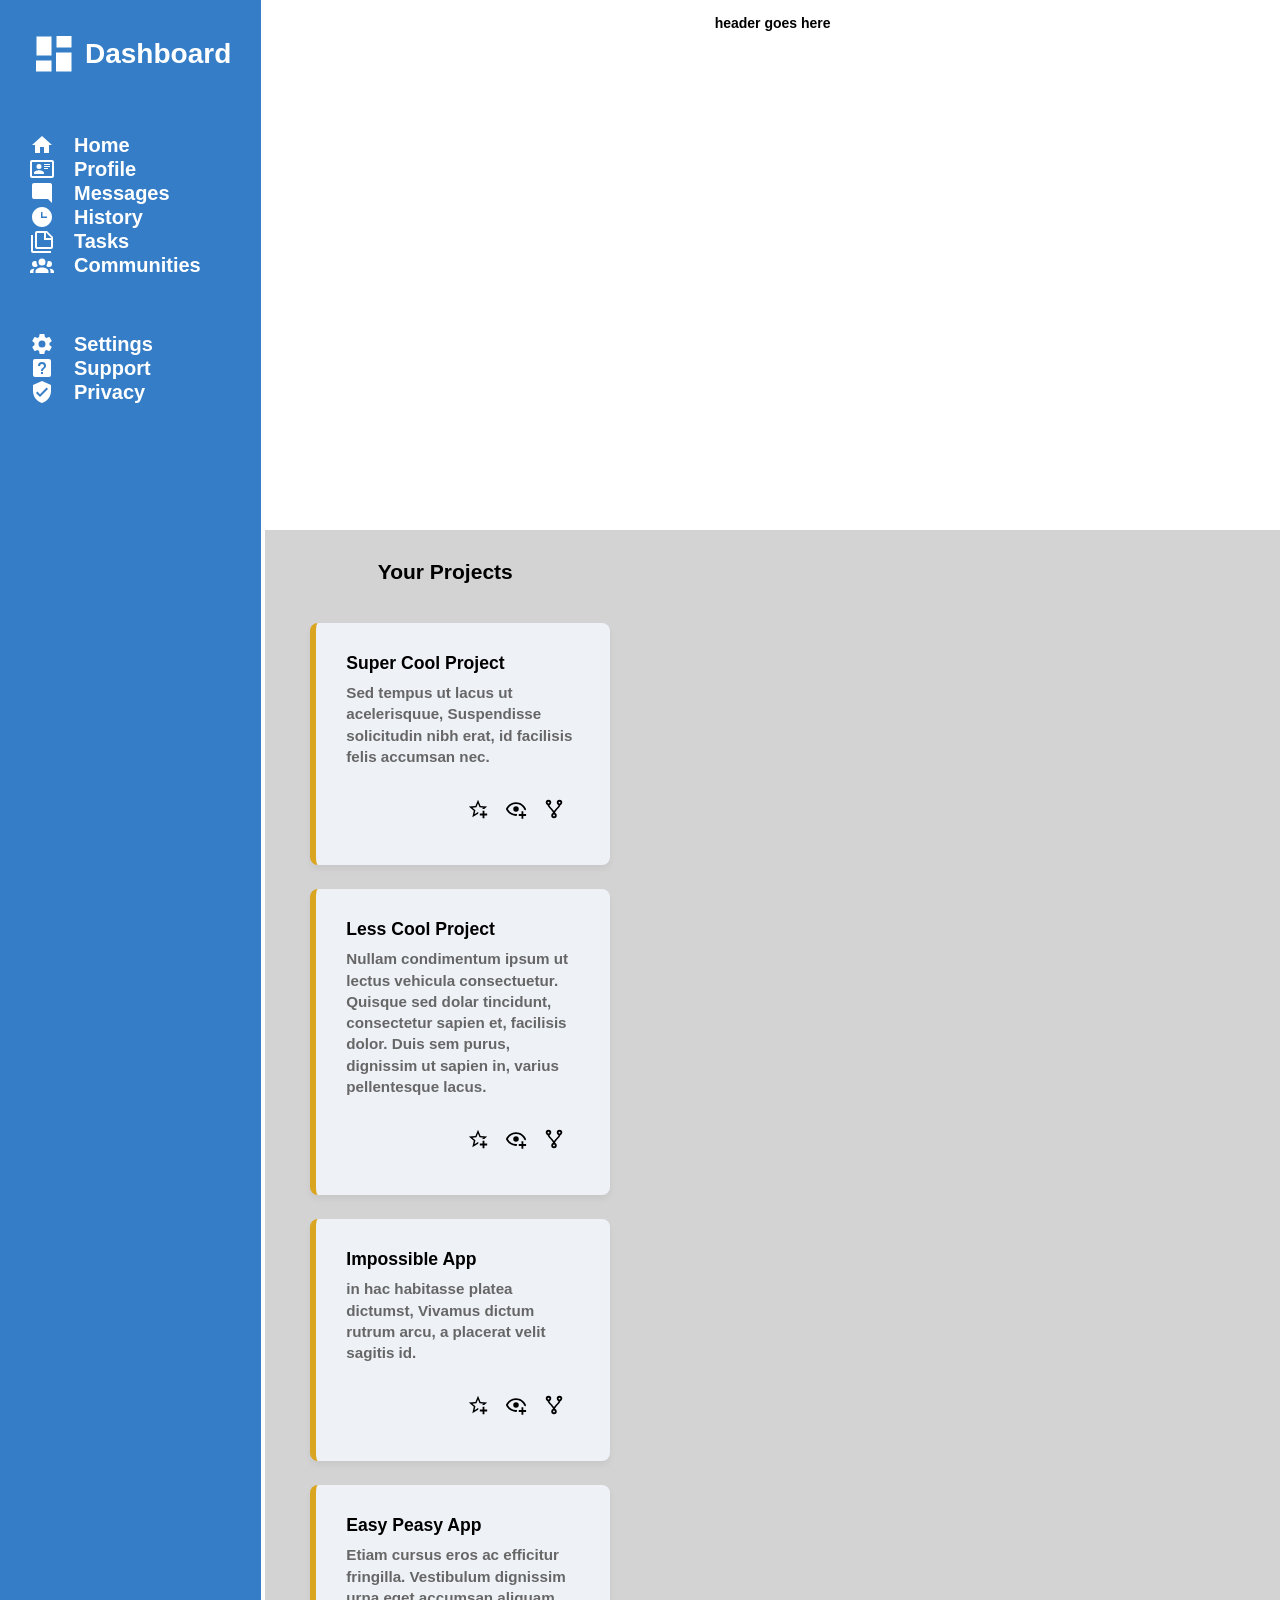
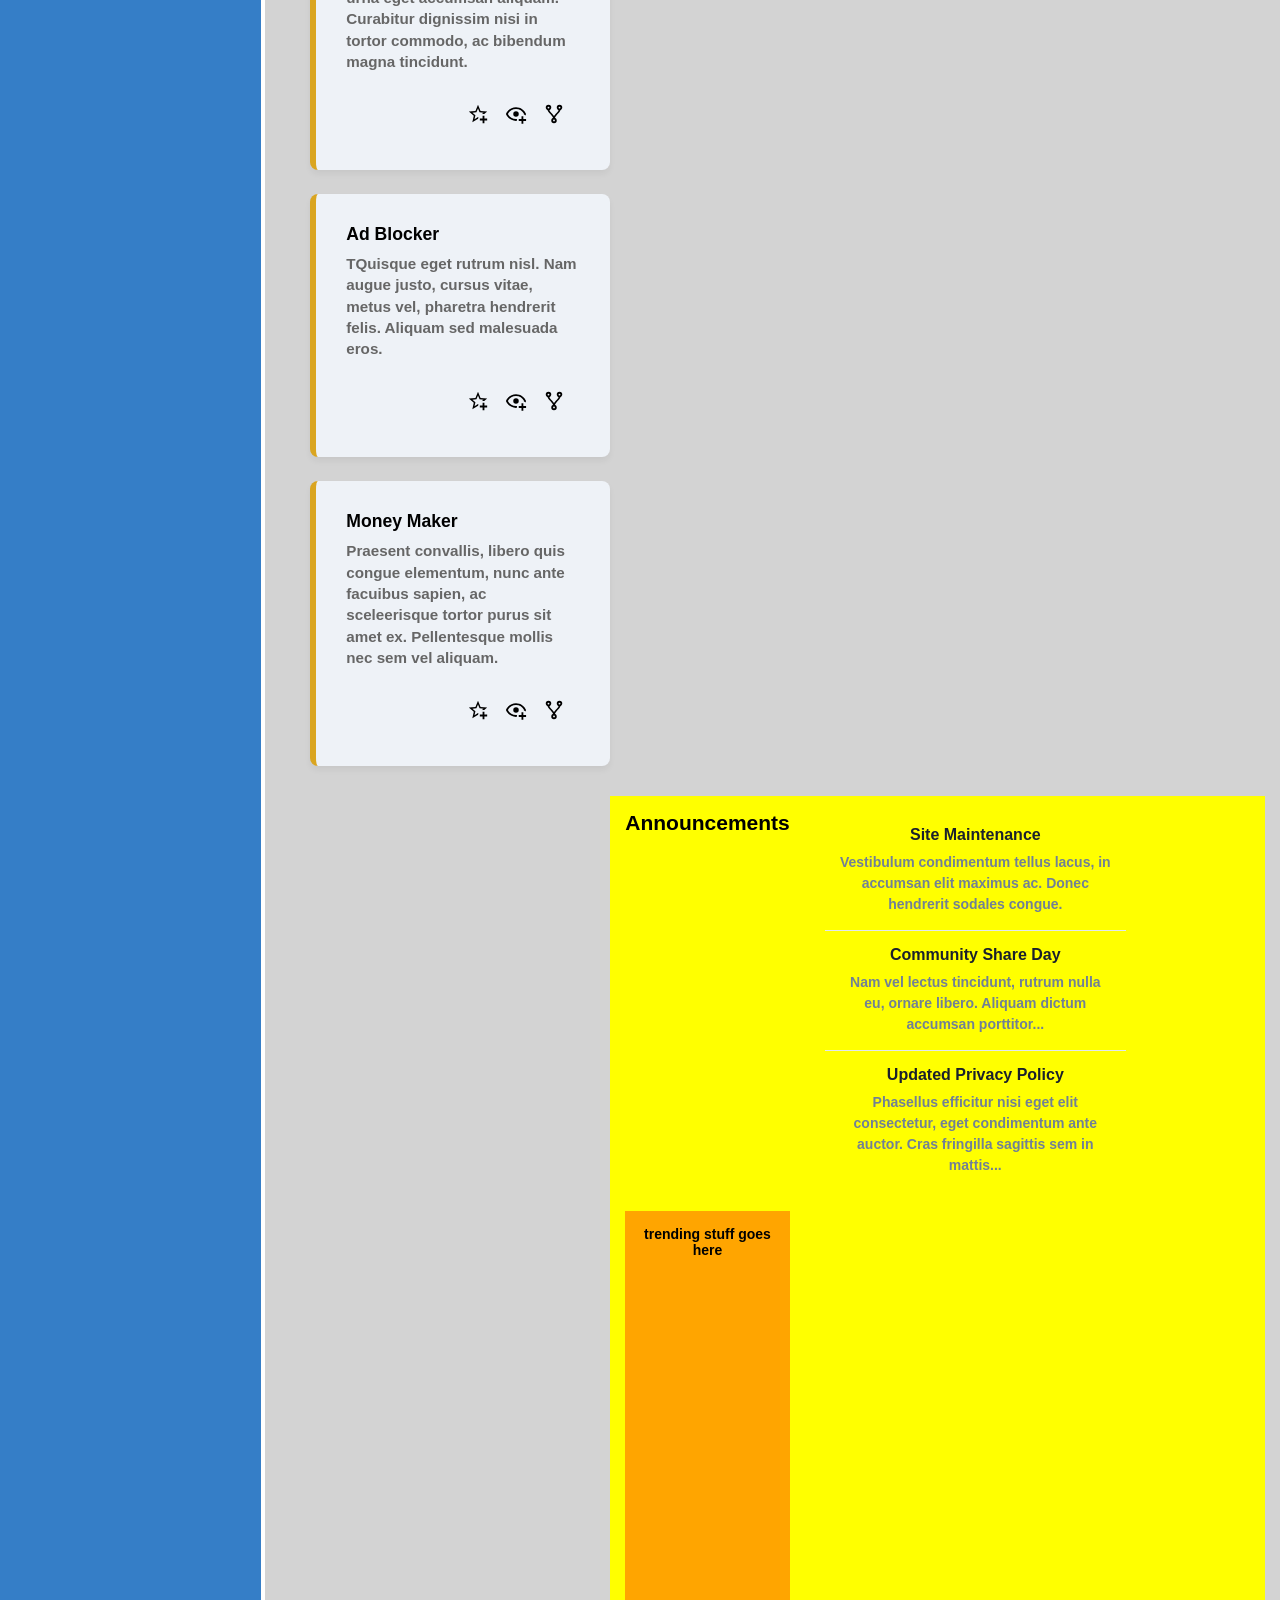
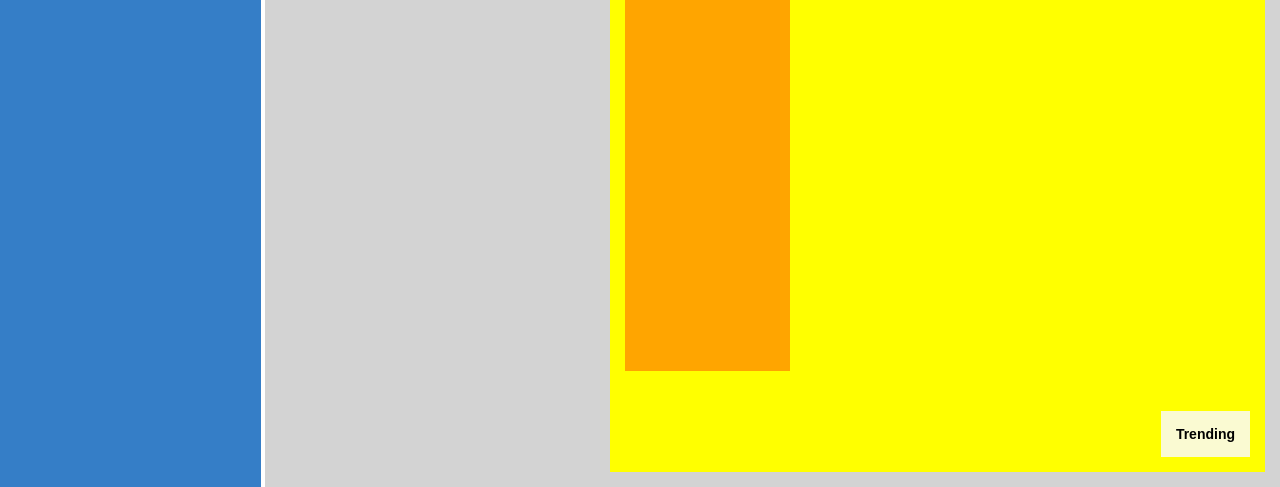
==== commit e280af32: "Completed Admin Dashboard with html and css - after a lot of adjustments" ====
--- a/index2.html
+++ b/index2.html
@@ -109,6 +109,7 @@
                             <h3>Super Cool Project</h3>
                             <p>Sed tempus ut lacus ut acelerisquue, Suspendisse solicitudin nibh erat, id facilisis
                                 felis accumsan nec.</p>
+
                             <div class="project-card-actions">
                                 <!-- buttons/icons to display (star-plus-outline, eye-plus-outline, source-fork) -->
                                 <button class="project-card-action-button" aria-label="Star-Plus">
--- a/style2.css
+++ b/style2.css
@@ -111,7 +111,7 @@
     /* font-family: sans-serif; */
     /* padding: 20px; */
 }
-\/*
+/*
 .projects-section h2 {
     font-size: 1.25rem;
     margin-bottom: 16px;
